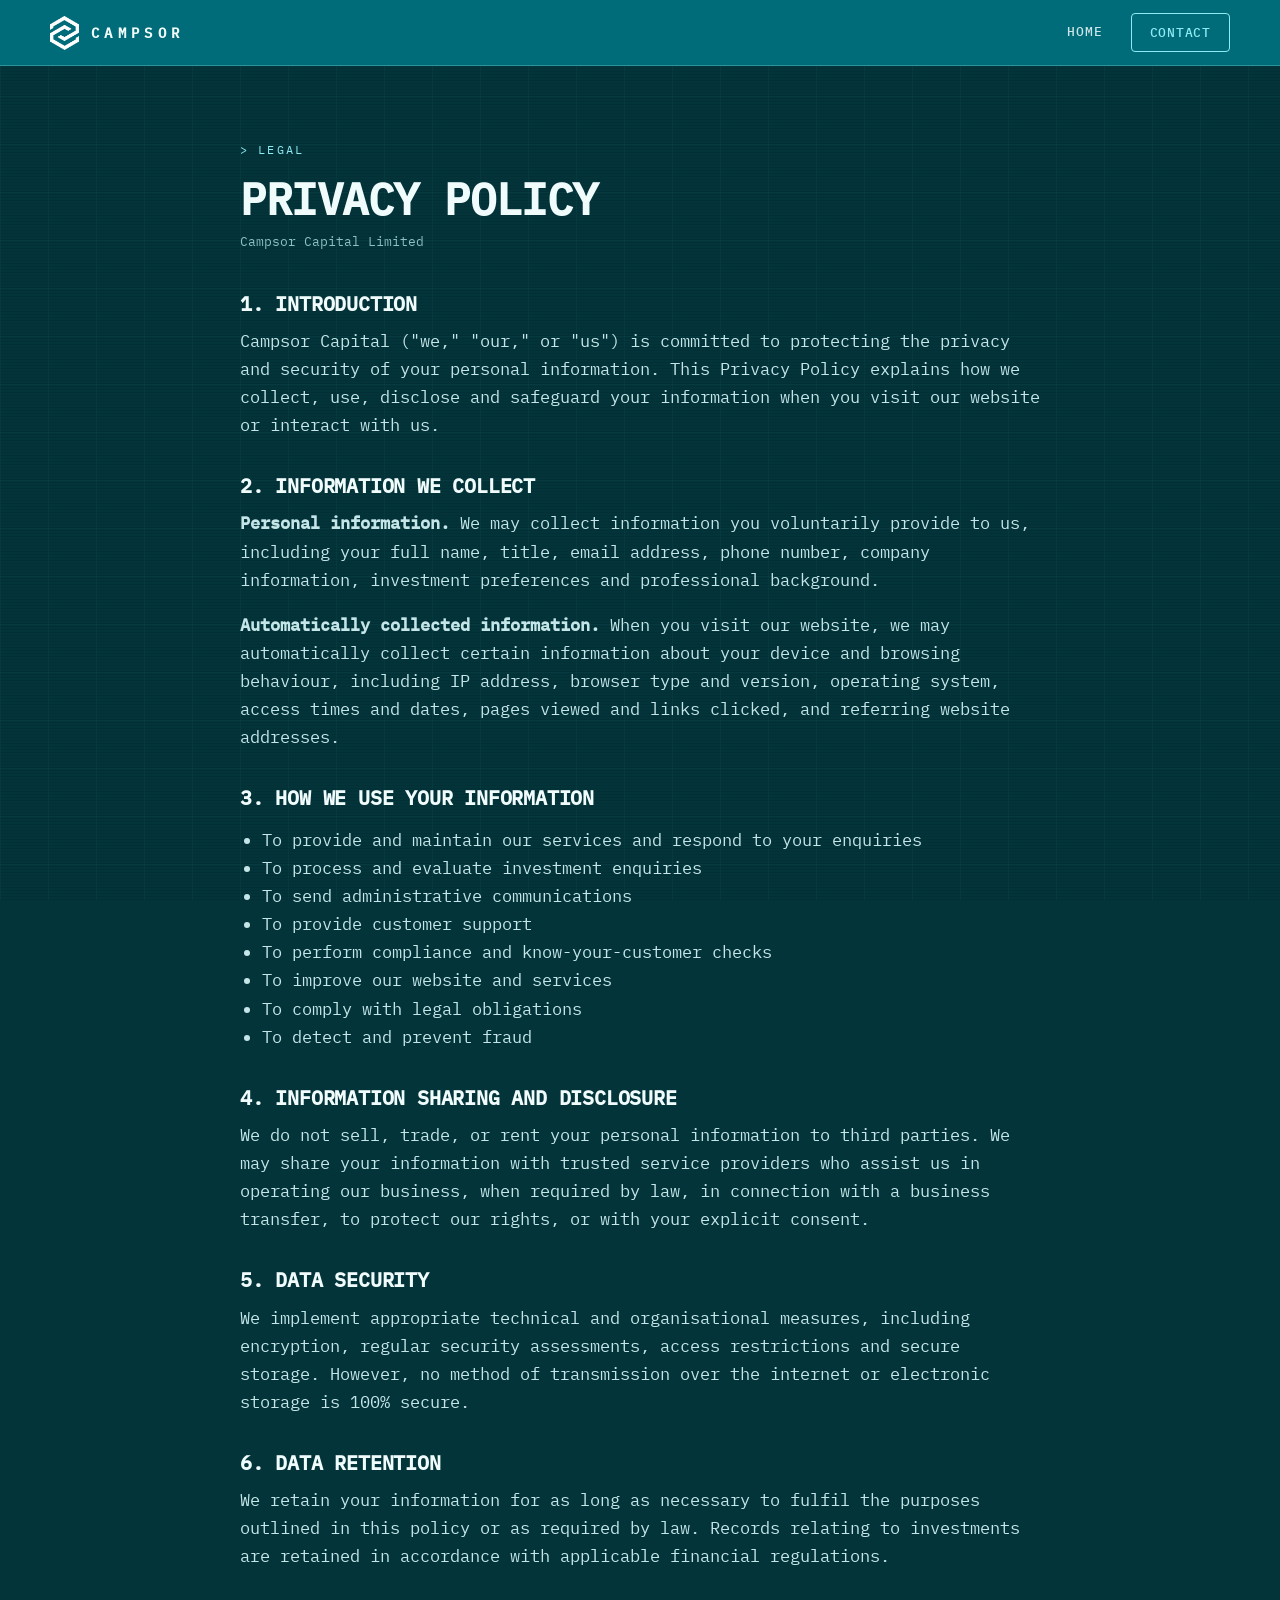
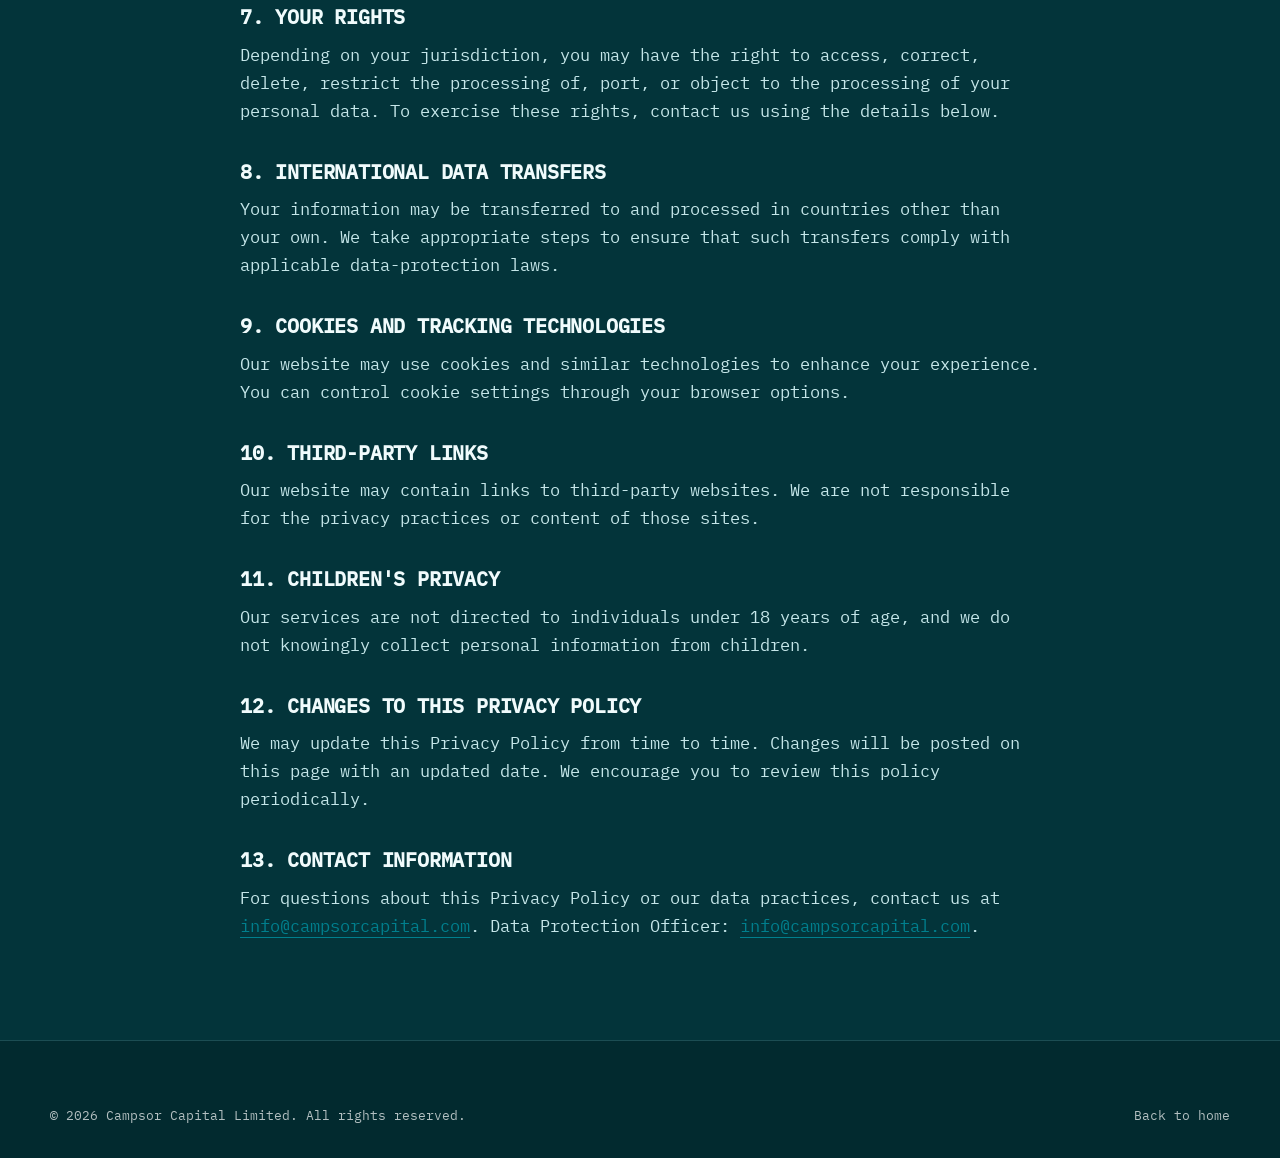
==== privacy.html @ dc9a3aca "Initial release Co-Authored-By: Claude Fable 5.1 <noreply@anthropic.com>" ====
<!DOCTYPE html>
<html lang="en" data-theme="tech">
<head>
  <meta charset="utf-8">
  <meta name="viewport" content="width=device-width, initial-scale=1">
  <title>Privacy Policy | Campsor Capital</title>
  <meta name="robots" content="noindex">
  <link rel="icon" type="image/png" href="assets/favicon.png">
  <link rel="stylesheet" href="css/style.css?v=__BUILD__">
  <link rel="stylesheet" href="css/theme.css?v=__BUILD__">
  <style>
    .legal { padding: 140px 0 100px; }
    .legal .container { max-width: 800px; }
    .legal h1 { font-size: clamp(32px, 4vw, 44px); margin-bottom: 8px; }
    .legal .updated { color: var(--ink-3); font-family: var(--font-mono); font-size: 13px; margin-bottom: 40px; }
    .legal h2 { font-size: 20px; margin: 36px 0 12px; }
    .legal p, .legal li { color: var(--ink-2); }
    .legal ul { padding-left: 22px; }
    .legal a { color: var(--teal-600); border-bottom: 1px solid currentColor; }
  </style>
</head>
<body>

<header class="nav is-scrolled">
  <div class="container nav__inner">
    <a href="index.html" class="brand" aria-label="Campsor Capital home">
      <img src="assets/mark-white.png" alt="" class="brand__mark">
      <span class="brand__word">CAMPSOR</span>
    </a>
    <nav class="nav__links" style="transform:none;position:static;padding:0;background:none;box-shadow:none;flex-direction:row">
      <a href="index.html">Home</a>
      <a href="index.html#contact" class="nav__cta">Contact</a>
    </nav>
  </div>
</header>

<main class="legal section--light" style="position:relative;z-index:1">
  <div class="container">
    <p class="eyebrow">Legal</p>
    <h1>Privacy Policy</h1>
    <p class="updated">Campsor Capital Limited</p>

    <h2>1. Introduction</h2>
    <p>Campsor Capital ("we," "our," or "us") is committed to protecting the privacy and security of your personal information. This Privacy Policy explains how we collect, use, disclose and safeguard your information when you visit our website or interact with us.</p>

    <h2>2. Information we collect</h2>
    <p><strong>Personal information.</strong> We may collect information you voluntarily provide to us, including your full name, title, email address, phone number, company information, investment preferences and professional background.</p>
    <p><strong>Automatically collected information.</strong> When you visit our website, we may automatically collect certain information about your device and browsing behaviour, including IP address, browser type and version, operating system, access times and dates, pages viewed and links clicked, and referring website addresses.</p>

    <h2>3. How we use your information</h2>
    <ul>
      <li>To provide and maintain our services and respond to your enquiries</li>
      <li>To process and evaluate investment enquiries</li>
      <li>To send administrative communications</li>
      <li>To provide customer support</li>
      <li>To perform compliance and know-your-customer checks</li>
      <li>To improve our website and services</li>
      <li>To comply with legal obligations</li>
      <li>To detect and prevent fraud</li>
    </ul>

    <h2>4. Information sharing and disclosure</h2>
    <p>We do not sell, trade, or rent your personal information to third parties. We may share your information with trusted service providers who assist us in operating our business, when required by law, in connection with a business transfer, to protect our rights, or with your explicit consent.</p>

    <h2>5. Data security</h2>
    <p>We implement appropriate technical and organisational measures, including encryption, regular security assessments, access restrictions and secure storage. However, no method of transmission over the internet or electronic storage is 100% secure.</p>

    <h2>6. Data retention</h2>
    <p>We retain your information for as long as necessary to fulfil the purposes outlined in this policy or as required by law. Records relating to investments are retained in accordance with applicable financial regulations.</p>

    <h2>7. Your rights</h2>
    <p>Depending on your jurisdiction, you may have the right to access, correct, delete, restrict the processing of, port, or object to the processing of your personal data. To exercise these rights, contact us using the details below.</p>

    <h2>8. International data transfers</h2>
    <p>Your information may be transferred to and processed in countries other than your own. We take appropriate steps to ensure that such transfers comply with applicable data-protection laws.</p>

    <h2>9. Cookies and tracking technologies</h2>
    <p>Our website may use cookies and similar technologies to enhance your experience. You can control cookie settings through your browser options.</p>

    <h2>10. Third-party links</h2>
    <p>Our website may contain links to third-party websites. We are not responsible for the privacy practices or content of those sites.</p>

    <h2>11. Children's privacy</h2>
    <p>Our services are not directed to individuals under 18 years of age, and we do not knowingly collect personal information from children.</p>

    <h2>12. Changes to this privacy policy</h2>
    <p>We may update this Privacy Policy from time to time. Changes will be posted on this page with an updated date. We encourage you to review this policy periodically.</p>

    <h2>13. Contact information</h2>
    <p>For questions about this Privacy Policy or our data practices, contact us at <a href="mailto:info@campsorcapital.com">info@campsorcapital.com</a>. Data Protection Officer: <a href="mailto:info@campsorcapital.com">info@campsorcapital.com</a>.</p>
  </div>
</main>

<footer class="footer">
  <div class="container">
    <div class="footer__bottom" style="border-top:0;padding-top:0">
      <span>© <script>document.write(new Date().getFullYear())</script> Campsor Capital Limited. All rights reserved.</span>
      <a href="index.html">Back to home</a>
    </div>
  </div>
</footer>
</body>
</html>
---- css/style.css ----
/* Self-hosted fonts (Inter, IBM Plex Mono) - no third-party requests */
@font-face { font-family: "Inter"; font-style: normal; font-weight: 300 700; font-display: swap; src: url("../assets/fonts/inter-latin.woff2") format("woff2"); unicode-range: U+0000-00FF, U+0131, U+0152-0153, U+02BB-02BC, U+02C6, U+02DA, U+02DC, U+0304, U+0308, U+0329, U+2000-206F, U+20AC, U+2122, U+2191, U+2193, U+2212, U+2215, U+FEFF, U+FFFD; }
@font-face { font-family: "IBM Plex Mono"; font-style: normal; font-weight: 400; font-display: swap; src: url("../assets/fonts/ibm-plex-mono-latin-400.woff2") format("woff2"); }
@font-face { font-family: "IBM Plex Mono"; font-style: normal; font-weight: 500; font-display: swap; src: url("../assets/fonts/ibm-plex-mono-latin-500.woff2") format("woff2"); }

/* ==========================================================================
   Campsor Capital — design tokens
   ========================================================================== */
:root {
  --teal: #0097A7;
  --teal-600: #007F8D;
  --teal-300: #4FC3D1;
  --teal-100: #CFEDF1;
  --navy: #06273A;
  --navy-800: #0B3448;
  --navy-700: #123F55;
  --ink: #0F2230;
  --ink-2: #3D5563;
  --ink-3: #6B8290;
  --paper: #FFFEF8;
  --paper-2: #F4F6F5;
  --line: rgba(6, 39, 58, 0.12);
  --line-on-dark: rgba(255, 255, 255, 0.14);
  --white: #FFFFFF;

  --font-sans: "Inter", "Roboto", system-ui, -apple-system, "Segoe UI", sans-serif;
  --font-mono: "IBM Plex Mono", "SFMono-Regular", Menlo, Consolas, monospace;

  --container: 1180px;
  --radius: 12px;
  --shadow: 0 20px 50px -30px rgba(6, 39, 58, 0.45);
  --ease: cubic-bezier(.2, .7, .2, 1);
}

*, *::before, *::after { box-sizing: border-box; }
html { scroll-behavior: smooth; -webkit-text-size-adjust: 100%; }
body {
  margin: 0;
  font-family: var(--font-sans);
  font-size: 17px;
  line-height: 1.65;
  color: var(--ink);
  background: var(--paper);
  -webkit-font-smoothing: antialiased;
}
img { max-width: 100%; display: block; }
a { color: inherit; text-decoration: none; }
h1, h2, h3 { margin: 0; line-height: 1.12; letter-spacing: -0.02em; font-weight: 600; }
h2 { font-size: clamp(30px, 3.6vw, 44px); }
h3 { font-size: 21px; }
p { margin: 0 0 1em; }
p:last-child { margin-bottom: 0; }
sup { font-size: .5em; vertical-align: super; }

.container { width: min(var(--container), calc(100% - 48px)); margin: 0 auto; }

.eyebrow {
  font-family: var(--font-mono);
  font-size: 12px;
  letter-spacing: .18em;
  text-transform: uppercase;
  color: var(--teal);
  margin: 0 0 14px;
}
.eyebrow--center { text-align: center; }
.section--teal .eyebrow, .section--navy .eyebrow { color: var(--teal-300); }
.section--teal .eyebrow { color: rgba(255,255,255,.75); }
.lead { font-size: 19px; line-height: 1.6; }

/* ==========================================================================
   Nav
   ========================================================================== */
.nav {
  position: fixed; inset: 0 0 auto 0; z-index: 50;
  height: 76px;
  background: rgba(6, 39, 58, 0.55);
  backdrop-filter: blur(14px) saturate(140%);
  -webkit-backdrop-filter: blur(14px) saturate(140%);
  border-bottom: 1px solid rgba(255,255,255,.08);
  transition: background .3s var(--ease), height .3s var(--ease);
}
.nav.is-scrolled { background: rgba(6, 39, 58, 0.92); height: 66px; }
.nav__inner { display: flex; align-items: center; height: 100%; gap: 32px; }
.brand { display: flex; align-items: center; gap: 12px; color: var(--white); }
.brand__mark { height: 34px; width: auto; }
.brand__word { font-weight: 600; letter-spacing: .32em; font-size: 14px; padding-top: 2px; }
.nav__links { display: flex; gap: 6px; margin-left: auto; }
.nav__links a {
  color: rgba(255,255,255,.82); font-weight: 500; font-size: 15px;
  padding: 8px 14px; border-radius: 8px; position: relative;
  transition: color .2s;
}
.nav__links a::after {
  content: ""; position: absolute; left: 14px; right: 14px; bottom: 4px; height: 1px;
  background: var(--teal-300); transform: scaleX(0); transform-origin: left;
  transition: transform .3s var(--ease);
}
.nav__links a:hover, .nav__links a.is-active { color: var(--white); }
.nav__links a:hover::after, .nav__links a.is-active::after { transform: scaleX(1); }
.nav__links a.nav__cta {
  margin-left: 8px; color: var(--white); background: var(--teal);
  border-radius: 999px; padding: 8px 18px;
}
.nav__links a.nav__cta::after { display: none; }
.nav__links a.nav__cta:hover { background: var(--teal-600); }
.nav__social { display: flex; gap: 6px; }
.nav__social a, .footer__social a {
  width: 36px; height: 36px; display: grid; place-items: center; border-radius: 50%;
  color: rgba(255,255,255,.8); transition: background .2s, color .2s;
}
.nav__social a:hover, .footer__social a:hover { background: rgba(255,255,255,.12); color: var(--white); }
.nav__burger { display: none; background: none; border: 0; width: 40px; height: 40px; padding: 8px; cursor: pointer; margin-left: auto; }
.nav__burger span { display: block; height: 2px; background: #fff; margin: 5px 0; transition: transform .3s, opacity .3s; }

/* ==========================================================================
   Hero
   ========================================================================== */
.hero {
  position: relative; min-height: min(100vh, 920px); min-height: min(100svh, 920px);
  display: flex; align-items: center; color: var(--white); overflow: hidden;
  background: var(--navy);
}
.hero__bg { position: absolute; inset: 0; }
.hero__photo { width: 100%; height: 100%; object-fit: cover; opacity: .55; filter: saturate(.6) contrast(1.05); transform: scale(1.04); }
.hero__tint {
  position: absolute; inset: 0;
  background:
    linear-gradient(180deg, rgba(6,39,58,.55) 0%, rgba(6,39,58,.75) 60%, rgba(6,39,58,1) 100%),
    linear-gradient(90deg, rgba(0,151,167,.35), rgba(6,39,58,.1) 60%);
}
.hero__grid {
  position: absolute; inset: 0; opacity: .35;
  background-image:
    linear-gradient(rgba(255,255,255,.07) 1px, transparent 1px),
    linear-gradient(90deg, rgba(255,255,255,.07) 1px, transparent 1px);
  background-size: 72px 72px;
  mask-image: radial-gradient(ellipse at 50% 40%, #000 30%, transparent 75%);
  -webkit-mask-image: radial-gradient(ellipse at 50% 40%, #000 30%, transparent 75%);
}
.hero__canvas { position: absolute; inset: 0; width: 100%; height: 100%; opacity: .9; }
.hero__content { position: relative; padding: 140px 0 120px; max-width: 820px; }
.hero .eyebrow { color: var(--teal-300); }
.hero h1 {
  font-size: clamp(44px, 7.2vw, 88px); font-weight: 700; letter-spacing: .02em;
  line-height: 1; margin-bottom: 22px;
}
.hero__lead { font-size: clamp(17px, 1.6vw, 21px); color: rgba(255,255,255,.82); max-width: 620px; margin-bottom: 34px; }
.hero__actions { display: flex; gap: 14px; flex-wrap: wrap; margin-bottom: 56px; }
.hero__ticks {
  display: flex; align-items: center; gap: 14px; flex-wrap: wrap;
  font-family: var(--font-mono); font-size: 12px; letter-spacing: .12em; text-transform: uppercase;
  color: rgba(255,255,255,.6);
}
.hero__ticks i { width: 4px; height: 4px; border-radius: 50%; background: var(--teal-300); }
.hero__scroll {
  position: absolute; left: 50%; bottom: 28px; transform: translateX(-50%);
  width: 26px; height: 42px; border: 1.5px solid rgba(255,255,255,.4); border-radius: 14px;
}
.hero__scroll span {
  position: absolute; left: 50%; top: 8px; width: 3px; height: 8px; margin-left: -1.5px;
  border-radius: 2px; background: var(--teal-300); animation: scrollDot 1.8s infinite var(--ease);
}
@keyframes scrollDot { 0% { transform: translateY(0); opacity: 1 } 70% { transform: translateY(16px); opacity: 0 } 100% { opacity: 0 } }

/* Buttons */
.btn {
  display: inline-flex; align-items: center; justify-content: center; gap: 8px;
  padding: 13px 26px; border-radius: 999px; font-weight: 600; font-size: 15px;
  border: 1.5px solid transparent; cursor: pointer; transition: transform .2s var(--ease), background .2s, border-color .2s, color .2s;
  font-family: inherit;
}
.btn:hover { transform: translateY(-1px); }
.btn--primary { background: var(--teal); color: #fff; }
.btn--primary:hover { background: var(--teal-600); }
.btn--ghost { border-color: rgba(255,255,255,.45); color: #fff; }
.btn--ghost:hover { border-color: #fff; background: rgba(255,255,255,.08); }
.btn--light { background: var(--paper); color: var(--navy); }
.btn--light:hover { background: #fff; }

/* ==========================================================================
   Sections
   ========================================================================== */
.section { padding: 110px 0; position: relative; }
.section--tight { padding: 64px 0; }
.section--light { background: var(--paper); color: var(--ink); }
.section--teal { background: var(--teal); color: #fff; }
.section--navy { background: var(--navy); color: #fff; }
.section--navy::before {
  content: ""; position: absolute; inset: 0; pointer-events: none; opacity: .5;
  background-image:
    linear-gradient(rgba(255,255,255,.05) 1px, transparent 1px),
    linear-gradient(90deg, rgba(255,255,255,.05) 1px, transparent 1px);
  background-size: 72px 72px;
  mask-image: radial-gradient(ellipse at 80% 20%, #000 20%, transparent 70%);
  -webkit-mask-image: radial-gradient(ellipse at 80% 20%, #000 20%, transparent 70%);
}
.section__head { max-width: 760px; margin-bottom: 56px; }
.section__lead { margin-top: 22px; color: var(--ink-2); }
.section--teal .section__lead, .section--navy .section__lead { color: rgba(255,255,255,.8); }

/* About */
.about { display: grid; grid-template-columns: 1.4fr 1fr; gap: 64px; align-items: start; }
.about__text p { color: var(--ink-2); }
.about__text .lead { color: var(--ink); }
.facts {
  list-style: none; margin: 0; padding: 0;
  border: 1px solid var(--line); border-radius: var(--radius); background: #fff; box-shadow: var(--shadow);
  overflow: hidden;
}
.facts li {
  display: flex; justify-content: space-between; gap: 16px; padding: 16px 22px;
  border-top: 1px solid var(--line); font-size: 15px;
}
.facts li:first-child { border-top: 0; }
.facts__k { font-family: var(--font-mono); font-size: 12px; letter-spacing: .12em; text-transform: uppercase; color: var(--teal); padding-top: 3px; white-space: nowrap; }
.facts__v { text-align: right; font-weight: 500; color: var(--ink); }

/* Fund pillars */
.pillars { display: grid; grid-template-columns: 1fr 1fr; gap: 28px; }
.pillar {
  background: rgba(255,255,255,.08); border: 1px solid rgba(255,255,255,.18);
  border-radius: var(--radius); padding: 36px 34px;
  backdrop-filter: blur(6px);
  transition: transform .3s var(--ease), background .3s;
}
.pillar:hover { transform: translateY(-4px); background: rgba(255,255,255,.12); }
.pillar__num { font-family: var(--font-mono); color: rgba(255,255,255,.6); font-size: 13px; letter-spacing: .2em; margin-bottom: 18px; }
.pillar h3 { margin-bottom: 14px; color: #fff; }
.pillar p { color: rgba(255,255,255,.88); }

/* Hedge cards */
.cards { display: grid; grid-template-columns: repeat(3, 1fr); gap: 24px; }
.card {
  position: relative; padding: 36px 30px; border-radius: var(--radius);
  background: linear-gradient(180deg, rgba(255,255,255,.06), rgba(255,255,255,.02));
  border: 1px solid var(--line-on-dark);
  transition: transform .3s var(--ease), border-color .3s;
}
.card::before {
  content: ""; position: absolute; left: 30px; right: 30px; top: 0; height: 2px;
  background: linear-gradient(90deg, var(--teal), transparent); opacity: .9;
}
.card:hover { transform: translateY(-4px); border-color: rgba(79,195,209,.5); }
.card__icon {
  width: 64px; height: 64px; border-radius: 14px; display: grid; place-items: center;
  color: var(--teal-300); background: rgba(0,151,167,.14); border: 1px solid rgba(79,195,209,.3);
  margin-bottom: 22px;
}
.card h3 { margin-bottom: 12px; color: #fff; }
.card p { color: rgba(255,255,255,.75); font-size: 16px; }

/* Performance */
.perf { background: #fff; border: 1px solid var(--line); border-radius: 16px; box-shadow: var(--shadow); overflow: hidden; }
.perf__chart-wrap { padding: 28px 28px 8px; }
.perf__chart-head { display: flex; justify-content: space-between; align-items: baseline; gap: 16px; flex-wrap: wrap; margin-bottom: 10px; }
.perf__chart-title { font-weight: 600; color: var(--ink); }
.perf__chart-sub { font-size: 13px; color: var(--ink-3); font-family: var(--font-mono); letter-spacing: .02em; }
.chart { position: relative; height: 300px; width: 100%; }
.chart svg { width: 100%; height: 100%; display: block; overflow: visible; }
.chart .grid line { stroke: var(--line); stroke-width: 1; }
.chart .axis text { fill: var(--ink-3); font-family: var(--font-mono); font-size: 11px; }
.chart .series { fill: none; stroke: var(--teal); stroke-width: 2; stroke-linejoin: round; stroke-linecap: round; }
.chart .area { fill: url(#perfGrad); }
.chart .crosshair { stroke: var(--navy); stroke-width: 1; stroke-dasharray: 3 3; opacity: 0; }
.chart .dot { fill: var(--teal); stroke: #fff; stroke-width: 2; r: 5; opacity: 0; }
.chart .endlabel { font-family: var(--font-mono); font-size: 12px; font-weight: 500; fill: var(--ink); }
.chart .enddot { fill: var(--teal); stroke: #fff; stroke-width: 2; }
.chart .yeartick { fill: var(--ink-3); font-family: var(--font-mono); font-size: 11px; }
.chart__tip {
  position: absolute; pointer-events: none; opacity: 0; transform: translate(-50%, -100%);
  background: var(--navy); color: #fff; padding: 8px 12px; border-radius: 8px;
  font-size: 13px; line-height: 1.4; white-space: nowrap; box-shadow: 0 10px 30px -10px rgba(6,39,58,.6);
  transition: opacity .12s;
}
.chart__tip b { font-family: var(--font-mono); font-weight: 500; }
.chart__tip small { color: rgba(255,255,255,.65); display: block; font-size: 11px; }

.table-wrap { overflow-x: auto; border-top: 1px solid var(--line); -webkit-overflow-scrolling: touch; }
.perf-table { width: 100%; border-collapse: collapse; font-family: var(--font-mono); font-size: 13.5px; min-width: 860px; }
.perf-table th, .perf-table td { padding: 12px 10px; text-align: right; white-space: nowrap; }
.perf-table thead th {
  background: var(--navy); color: rgba(255,255,255,.85); font-weight: 500; font-size: 11px; letter-spacing: .12em; text-transform: uppercase;
  position: sticky; top: 0;
}
.perf-table tbody th { text-align: left; font-weight: 600; color: var(--navy); background: var(--paper-2); }
.perf-table tbody tr { border-top: 1px solid var(--line); }
.perf-table tbody tr:hover td { background: rgba(0,151,167,.06); }
.perf-table td.neg { color: #B4432A; }
.perf-table td.pos-strong { color: var(--teal-600); font-weight: 500; }
.perf-table .perf-table__annual { font-weight: 600; color: var(--navy); background: rgba(0,151,167,.08); border-left: 1px solid var(--line); }
.perf-table thead .perf-table__annual { color: #fff; background: var(--teal-600); }
.footnote { padding: 22px 28px 28px; font-size: 12.5px; line-height: 1.6; color: var(--ink-3); border-top: 1px solid var(--line); background: var(--paper-2); }

/* Partners */
.partners { display: grid; grid-template-columns: repeat(4, 1fr); gap: 28px; align-items: center; margin-top: 28px; }
.partner {
  display: grid; place-items: center; height: 96px; padding: 18px 26px; border-radius: 10px;
  background: rgba(255,255,255,.06); border: 1px solid rgba(255,255,255,.14);
  transition: background .2s, transform .2s var(--ease);
}
.partner:hover { background: rgba(255,255,255,.12); transform: translateY(-2px); }
.partner img { max-height: 52px; width: auto; object-fit: contain; }
.partner--text { color: #fff; font-weight: 700; font-size: 26px; letter-spacing: -.01em; font-family: "Inter", Arial, sans-serif; }

/* Team */
.team { display: grid; grid-template-columns: repeat(2, 1fr); gap: 24px; }
.member {
  background: #fff; border: 1px solid var(--line); border-radius: var(--radius); padding: 30px 30px 28px;
  transition: transform .3s var(--ease), box-shadow .3s;
}
.member:hover { transform: translateY(-3px); box-shadow: var(--shadow); }
.member__head { display: flex; align-items: center; gap: 16px; margin-bottom: 16px; }
.member__avatar {
  flex: 0 0 56px; width: 56px; height: 56px; border-radius: 14px; display: grid; place-items: center;
  background: linear-gradient(135deg, var(--navy), var(--teal)); color: #fff;
  font-family: var(--font-mono); font-weight: 500; letter-spacing: .05em;
}
.member h3 { font-size: 19px; }
.member h3 a { border-bottom: 1px solid transparent; transition: border-color .2s, color .2s; }
.member h3 a:hover { color: var(--teal-600); border-color: var(--teal-600); }
.member__role { margin: 4px 0 0; font-size: 13px; color: var(--teal-600); font-family: var(--font-mono); letter-spacing: .04em; }
.member > p { color: var(--ink-2); font-size: 15.5px; }

/* Contact */
.contact { display: grid; grid-template-columns: 1fr 1.25fr; gap: 64px; align-items: start; }
.contact__text h2 { margin-bottom: 20px; }
.contact__text p { color: rgba(255,255,255,.88); }
.contact__mail { margin-top: 28px; font-size: 15px; }
.contact__mail a { border-bottom: 1px solid rgba(255,255,255,.5); font-weight: 500; }
.contact__mail a:hover { border-color: #fff; }
.form { background: rgba(6,39,58,.18); border: 1px solid rgba(255,255,255,.22); border-radius: 16px; padding: 30px; }
.form__row { display: grid; grid-template-columns: 1fr 1fr; gap: 16px; }
.field { display: block; margin-bottom: 16px; }
.field span { display: block; font-size: 12px; letter-spacing: .1em; text-transform: uppercase; font-family: var(--font-mono); color: rgba(255,255,255,.75); margin-bottom: 7px; }
.field input, .field textarea {
  width: 100%; padding: 12px 14px; border-radius: 8px; font: inherit; font-size: 15px; color: var(--ink);
  background: var(--paper); border: 1.5px solid transparent; outline: none; transition: border-color .2s, box-shadow .2s;
}
.field input:focus, .field textarea:focus { border-color: var(--navy); box-shadow: 0 0 0 3px rgba(6,39,58,.25); }
.field textarea { resize: vertical; min-height: 120px; }
.hp { position: absolute; left: -9999px; width: 1px; height: 1px; opacity: 0; }
.check { display: flex; gap: 10px; align-items: flex-start; font-size: 14px; color: rgba(255,255,255,.85); margin: 4px 0 22px; }
.check input { margin-top: 4px; accent-color: var(--navy); }
.form .btn { width: 100%; }
.form__status { margin: 14px 0 0; font-size: 14px; min-height: 1.4em; color: #fff; }
.form__status.is-error { color: #FFD9CF; }

/* Footer */
.footer { background: var(--navy); color: rgba(255,255,255,.75); padding: 64px 0 32px; }
.footer__top { display: flex; align-items: center; gap: 32px; flex-wrap: wrap; padding-bottom: 32px; border-bottom: 1px solid var(--line-on-dark); }
.brand--footer .brand__mark { height: 30px; }
.footer__links { display: flex; gap: 22px; flex-wrap: wrap; margin-left: auto; font-size: 14px; }
.footer__links a:hover, .footer__bottom a:hover { color: #fff; }
.footer__social { display: flex; gap: 4px; }
.footer__legal { padding: 28px 0; font-size: 13px; line-height: 1.65; max-width: 980px; color: rgba(255,255,255,.6); }
.footer__legal p { margin-bottom: 10px; }
.footer__bottom { display: flex; justify-content: space-between; gap: 16px; flex-wrap: wrap; padding-top: 20px; border-top: 1px solid var(--line-on-dark); font-size: 13px; }

/* Back to top */
.to-top {
  position: fixed; left: 18px; bottom: 18px; z-index: 45;
  width: 44px; height: 44px; border-radius: 50%; display: grid; place-items: center;
  background: var(--teal); color: #fff; box-shadow: 0 12px 30px -12px rgba(6,39,58,.6);
  opacity: 0; transform: translateY(12px); pointer-events: none;
  transition: opacity .3s var(--ease), transform .3s var(--ease), background .2s;
}
.to-top.is-visible { opacity: 1; transform: none; pointer-events: auto; }
.to-top:hover { background: var(--teal-600); }
@media (max-width: 560px) { .to-top { left: 12px; bottom: 12px; width: 40px; height: 40px; } }

/* Reveal on scroll */
.reveal { opacity: 0; transform: translateY(18px); transition: opacity .7s var(--ease), transform .7s var(--ease); }
.reveal.is-visible { opacity: 1; transform: none; }
@media (prefers-reduced-motion: reduce) {
  .reveal { opacity: 1; transform: none; transition: none; }
  html { scroll-behavior: auto; }
  .hero__scroll span { animation: none; }
}

/* ==========================================================================
   Responsive
   ========================================================================== */
@media (max-width: 1024px) {
  .cards { grid-template-columns: 1fr; }
  .partners { grid-template-columns: repeat(2, 1fr); }
}
@media (max-width: 880px) {
  /* backdrop-filter would make .nav the containing block of the fixed drawer: disable it on mobile */
  .nav { backdrop-filter: none; -webkit-backdrop-filter: none; background: rgba(6, 39, 58, 0.94); }
  body.menu-open { overflow: hidden; }
  .nav__links {
    position: fixed; top: 0; right: 0; bottom: 0; width: min(320px, 85vw); z-index: 55; overflow-y: auto;
    flex-direction: column; gap: 4px; padding: 96px 22px 32px;
    background: var(--navy); transform: translateX(100%); transition: transform .35s var(--ease);
    box-shadow: -20px 0 60px rgba(0,0,0,.35);
  }
  .nav__links.is-open { transform: none; }
  .nav__links a { font-size: 18px; padding: 12px 14px; }
  .nav__links a.nav__cta { margin: 12px 0 0; text-align: center; }
  .nav__social { display: none; }
  .nav__burger { display: block; position: relative; z-index: 60; }
  .nav__burger.is-open span:nth-child(1) { transform: translateY(7px) rotate(45deg); }
  .nav__burger.is-open span:nth-child(2) { opacity: 0; }
  .nav__burger.is-open span:nth-child(3) { transform: translateY(-7px) rotate(-45deg); }
  .brand__word { display: none; }

  .section { padding: 80px 0; }
  .about, .pillars, .team, .contact { grid-template-columns: 1fr; gap: 32px; }
  .hero__content { padding: 130px 0 110px; }
}
@media (max-width: 560px) {
  body { font-size: 16px; }
  .container { width: calc(100% - 36px); }
  .form__row { grid-template-columns: 1fr; gap: 0; }
  .form { padding: 22px; }
  .partners { grid-template-columns: 1fr 1fr; gap: 14px; }
  .partner { height: 80px; padding: 14px; }
  .partner--text { font-size: 20px; }
  .facts li { flex-direction: column; gap: 4px; }
  .facts__v { text-align: left; }
  .chart { height: 220px; }
  .perf__chart-wrap { padding: 20px 16px 4px; }
  .footnote { padding: 18px 16px 22px; }
  .hero__actions .btn { flex: 1 1 100%; }
}

.perf-table .ytd { display: inline-block; margin-left: 6px; font-size: 9px; letter-spacing: .1em; color: var(--teal-600); vertical-align: middle; }
---- css/theme.css ----
/* Team avatar with optional photo (falls back to initials) */
.member__avatar { position: relative; overflow: hidden; }
.member__avatar img { position: absolute; inset: 0; width: 100%; height: 100%; object-fit: cover; z-index: 1; }

/* ==========================================================================
   Campsor Capital - Terminal theme (teal colourway)
   Applied via <html data-theme="tech">. Colours live in the variables below.
   ========================================================================== */
[data-theme^="tech"] {
  --radius: 4px;
  --font-sans: "IBM Plex Mono", "SFMono-Regular", Menlo, Consolas, monospace;
  --paper: #03343A;
  --paper-2: #054149;
  --ink: #F0FBFC;
  --ink-2: #C5E6E9;
  --ink-3: #8DBFC4;
  --acc: #8FEBF3;
  --acc-rgb: 143,235,243;
  --acc-ink: #03343A;            /* text on accent */
  --panel: rgba(2,44,50,.85);
  --panel-2: #02535C;
  --line: rgba(var(--acc-rgb),.18);
  --line-on-dark: rgba(var(--acc-rgb),.22);
  --neg: #FFB09B;
  --nav-bg: rgba(0,127,141,.85);
  --nav-bg-solid: rgba(0,110,123,.97);
  --nav-ink: #F0FBFC;
  --footer-bg: #022A2F;
  --grid-rgb: 143,235,243;
  --scan: rgba(0,0,0,.18);
  --photo-opacity: .18;
  --shadow: 0 0 0 1px rgba(var(--acc-rgb),.08), 0 24px 60px -30px rgba(var(--acc-rgb),.35);
}

[data-theme^="tech"] body { background: var(--paper); color: var(--ink); }
[data-theme^="tech"] body::before {
  content: ""; position: fixed; inset: 0; z-index: 0; pointer-events: none; opacity: .5;
  background-image:
    linear-gradient(rgba(var(--grid-rgb),.07) 1px, transparent 1px),
    linear-gradient(90deg, rgba(var(--grid-rgb),.07) 1px, transparent 1px);
  background-size: 48px 48px;
}
[data-theme^="tech"] body::after {
  content: ""; position: fixed; inset: 0; z-index: 0; pointer-events: none; opacity: .35;
  background: repeating-linear-gradient(180deg, transparent 0 2px, var(--scan) 2px 3px);
}
[data-theme^="tech"] .section, [data-theme^="tech"] .hero, [data-theme^="tech"] .footer { position: relative; z-index: 1; }
[data-theme^="tech"] h1, [data-theme^="tech"] h2, [data-theme^="tech"] h3 { letter-spacing: -.01em; text-transform: uppercase; }
[data-theme^="tech"] h2 { font-size: clamp(26px, 3vw, 38px); }
[data-theme^="tech"] h3 { font-size: 17px; letter-spacing: .04em; }
[data-theme^="tech"] .eyebrow::before { content: "> "; }
[data-theme^="tech"] .eyebrow, [data-theme^="tech"] .section--teal .eyebrow, [data-theme^="tech"] .section--navy .eyebrow,
[data-theme^="tech"] .hero .eyebrow { color: var(--acc); }
[data-theme^="tech"] .lead { font-size: 17px; }

/* nav */
[data-theme^="tech"] .nav { background: var(--nav-bg); border-bottom: 1px solid rgba(var(--acc-rgb),.3); }
[data-theme^="tech"] .nav.is-scrolled { background: var(--nav-bg-solid); }
[data-theme^="tech"] .brand { color: var(--nav-ink); }
[data-theme^="tech"] .nav__links a { font-size: 13px; letter-spacing: .06em; text-transform: uppercase; color: var(--nav-ink); opacity: .85; }
[data-theme^="tech"] .nav__links a:hover, [data-theme^="tech"] .nav__links a.is-active { opacity: 1; color: var(--nav-ink); }
[data-theme^="tech"] .nav__links a::after { background: var(--acc); bottom: 2px; }
[data-theme^="tech"] .nav__links a.nav__cta { border-radius: 4px; background: transparent; border: 1px solid var(--acc); color: var(--acc); opacity: 1; }
[data-theme^="tech"] .nav__links a.nav__cta:hover { background: var(--acc); color: var(--acc-ink); }
[data-theme^="tech"] .nav__social a { color: var(--nav-ink); opacity: .8; }
[data-theme^="tech"] .nav__social a:hover { opacity: 1; background: rgba(var(--acc-rgb),.15); }
[data-theme^="tech"] .nav__burger span { background: var(--nav-ink); }
[data-theme^="tech"] .brand__word { letter-spacing: .38em; }
@media (max-width: 880px) {
  [data-theme^="tech"] .nav { background: var(--nav-bg-solid); }
  [data-theme^="tech"] .nav__links { background: var(--paper-2); border-left: 1px solid var(--line); }
}

/* hero */
[data-theme^="tech"] .hero { background: var(--paper); color: var(--ink); }
[data-theme^="tech"] .hero__photo { opacity: var(--photo-opacity); filter: grayscale(1) contrast(1.3); }
[data-theme^="tech"] .hero__tint {
  background:
    radial-gradient(ellipse at 20% 40%, rgba(var(--acc-rgb),.28), transparent 55%),
    linear-gradient(180deg, transparent, var(--paper) 100%);
}
[data-theme^="tech"] .hero__grid {
  opacity: .55; background-size: 48px 48px; mask-image: none; -webkit-mask-image: none;
  background-image:
    linear-gradient(rgba(var(--grid-rgb),.09) 1px, transparent 1px),
    linear-gradient(90deg, rgba(var(--grid-rgb),.09) 1px, transparent 1px);
}
[data-theme^="tech"] .hero__canvas { opacity: 1; }
[data-theme^="tech"] .hero__content { padding: 150px 0 120px; }
[data-theme^="tech"] .hero__content::before,
[data-theme^="tech"] .hero__content::after {
  content: ""; position: absolute; width: 28px; height: 28px; border: 1.5px solid var(--acc); opacity: .8;
}
[data-theme^="tech"] .hero__content::before { left: -28px; top: 118px; border-right: 0; border-bottom: 0; }
[data-theme^="tech"] .hero__content::after { right: -28px; bottom: 96px; border-left: 0; border-top: 0; }
[data-theme^="tech"] .hero h1 { font-weight: 600; letter-spacing: -.02em; font-size: clamp(38px, 6.4vw, 80px); color: var(--ink); }
[data-theme^="tech"] .hero h1::after { content: "_"; color: var(--acc); margin-left: 4px; animation: techCursor 1s steps(2) infinite; }
@keyframes techCursor { 50% { opacity: 0; } }
[data-theme^="tech"] .hero__lead { color: var(--ink-2); font-size: 16px; max-width: 640px; }
[data-theme^="tech"] .hero__ticks { color: var(--acc); }
[data-theme^="tech"] .hero__ticks span { border: 1px solid rgba(var(--acc-rgb),.4); padding: 6px 10px; border-radius: 3px; }
[data-theme^="tech"] .hero__ticks i { display: none; }
[data-theme^="tech"] .hero__scroll { border-radius: 3px; border-color: rgba(var(--acc-rgb),.5); }
[data-theme^="tech"] .hero__scroll span { background: var(--acc); }

/* buttons */
[data-theme^="tech"] .btn { border-radius: 4px; font-family: var(--font-sans); letter-spacing: .06em; text-transform: uppercase; font-size: 13px; }
[data-theme^="tech"] .btn--primary { background: var(--acc); color: var(--acc-ink); box-shadow: 0 0 24px -6px rgba(var(--acc-rgb),.7); }
[data-theme^="tech"] .btn--primary:hover { filter: brightness(1.1); }
[data-theme^="tech"] .btn--ghost { border-color: rgba(var(--acc-rgb),.55); color: var(--acc); }
[data-theme^="tech"] .btn--ghost:hover { border-color: var(--acc); background: rgba(var(--acc-rgb),.08); }
[data-theme^="tech"] .btn--light { background: var(--acc); color: var(--acc-ink); }

/* sections */
[data-theme^="tech"] .section--light { background: transparent; color: var(--ink); }
[data-theme^="tech"] .section--teal { background: rgba(var(--acc-rgb),.07); color: var(--ink); border-top: 1px solid var(--line); border-bottom: 1px solid var(--line); }
[data-theme^="tech"] .section--navy { background: transparent; color: var(--ink); }
[data-theme^="tech"] .section--navy::before { display: none; }
[data-theme^="tech"] .section__lead, [data-theme^="tech"] .about__text p, [data-theme^="tech"] .pillar p, [data-theme^="tech"] .card p,
[data-theme^="tech"] .member > p, [data-theme^="tech"] .contact__text p { color: var(--ink-2); }
[data-theme^="tech"] .about__text .lead { color: var(--ink); }

[data-theme^="tech"] .facts { background: var(--panel); border-color: var(--line); box-shadow: var(--shadow); }
[data-theme^="tech"] .facts li { border-color: var(--line); }
[data-theme^="tech"] .facts__k { color: var(--acc); }
[data-theme^="tech"] .facts__v { color: var(--ink); }

[data-theme^="tech"] .pillar, [data-theme^="tech"] .card, [data-theme^="tech"] .member, [data-theme^="tech"] .form {
  position: relative; background: var(--panel); border: 1px solid var(--line); backdrop-filter: none; border-radius: 4px; box-shadow: none;
}
[data-theme^="tech"] .pillar::before, [data-theme^="tech"] .card::before, [data-theme^="tech"] .member::before {
  content: ""; position: absolute; left: -1px; top: -1px; right: auto; width: 14px; height: 14px;
  border-top: 2px solid var(--acc); border-left: 2px solid var(--acc); background: none; opacity: 1;
}
[data-theme^="tech"] .pillar::after, [data-theme^="tech"] .card::after, [data-theme^="tech"] .member::after {
  content: ""; position: absolute; right: -1px; bottom: -1px; width: 14px; height: 14px;
  border-bottom: 2px solid var(--acc); border-right: 2px solid var(--acc);
}
[data-theme^="tech"] .pillar:hover, [data-theme^="tech"] .card:hover, [data-theme^="tech"] .member:hover {
  background: var(--panel); border-color: rgba(var(--acc-rgb),.6); box-shadow: 0 0 30px -12px rgba(var(--acc-rgb),.6);
}
[data-theme^="tech"] .pillar__num { color: var(--acc); }
[data-theme^="tech"] .pillar__num::before { content: "["; }
[data-theme^="tech"] .pillar__num::after { content: "]"; }
[data-theme^="tech"] .pillar h3, [data-theme^="tech"] .card h3 { color: var(--ink); }
[data-theme^="tech"] .card__icon { border-radius: 4px; color: var(--acc); background: rgba(var(--acc-rgb),.08); border-color: rgba(var(--acc-rgb),.4); }

/* performance */
[data-theme^="tech"] .perf { background: var(--panel); border-color: var(--line); border-radius: 4px; box-shadow: var(--shadow); }
[data-theme^="tech"] .perf__chart-title { color: var(--ink); }
[data-theme^="tech"] .perf__chart-sub { color: var(--ink-3); }
[data-theme^="tech"] .chart .grid line { stroke: var(--line); }
[data-theme^="tech"] .chart .axis text, [data-theme^="tech"] .chart .yeartick { fill: var(--ink-3); }
[data-theme^="tech"] .chart .series { stroke: var(--acc); filter: drop-shadow(0 0 6px rgba(var(--acc-rgb),.6)); }
[data-theme^="tech"] .chart .area { opacity: .8; }
[data-theme^="tech"] .chart .endlabel { fill: var(--ink); }
[data-theme^="tech"] .chart .crosshair { stroke: var(--acc); }
[data-theme^="tech"] .chart .dot, [data-theme^="tech"] .chart .enddot { fill: var(--acc); stroke: var(--paper); }
[data-theme^="tech"] .chart__tip { background: var(--panel-2); color: var(--ink); border: 1px solid var(--line); }
[data-theme^="tech"] .chart__tip small { color: var(--ink-3); }
[data-theme^="tech"] .table-wrap { border-color: var(--line); }
[data-theme^="tech"] .perf-table thead th { background: var(--panel-2); color: var(--acc); }
[data-theme^="tech"] .perf-table thead .perf-table__annual { background: var(--acc); color: var(--acc-ink); }
[data-theme^="tech"] .perf-table tbody th { background: var(--paper-2); color: var(--acc); }
[data-theme^="tech"] .perf-table tbody tr { border-color: var(--line); }
[data-theme^="tech"] .perf-table td { color: var(--ink-2); }
[data-theme^="tech"] .perf-table td.pos-strong { color: var(--acc); }
[data-theme^="tech"] .perf-table td.neg { color: var(--neg); }
[data-theme^="tech"] .perf-table tbody tr:hover td { background: rgba(var(--acc-rgb),.08); }
[data-theme^="tech"] .perf-table .perf-table__annual { color: var(--ink); background: rgba(var(--acc-rgb),.08); border-color: var(--line); }
[data-theme^="tech"] .perf-table .ytd { color: var(--acc); }
[data-theme^="tech"] .footnote { background: var(--paper-2); color: var(--ink-3); border-color: var(--line); }

/* partners, team, contact, footer */
[data-theme^="tech"] #partners .eyebrow { color: var(--acc); }
[data-theme^="tech"] .partner { border-radius: 4px; background: var(--panel); border-color: var(--line); }
[data-theme^="tech"] .partner:hover { border-color: rgba(var(--acc-rgb),.6); }

[data-theme^="tech"] .member__avatar { border-radius: 4px; background: var(--panel-2); border: 1px solid var(--line); color: var(--acc); }
[data-theme^="tech"] .member h3 { font-size: 15px; color: var(--ink); }
[data-theme^="tech"] .member h3 a:hover { color: var(--acc); border-color: var(--acc); }
[data-theme^="tech"] .member__role { color: var(--acc); }

[data-theme^="tech"] .contact__mail a { border-color: var(--acc); color: var(--acc); }
[data-theme^="tech"] .field span { color: var(--acc); }
[data-theme^="tech"] .field input, [data-theme^="tech"] .field textarea { background: var(--panel-2); border: 1px solid var(--line); color: var(--ink); border-radius: 3px; }
[data-theme^="tech"] .field input:focus, [data-theme^="tech"] .field textarea:focus { border-color: var(--acc); box-shadow: 0 0 0 3px rgba(var(--acc-rgb),.2); }
[data-theme^="tech"] .check { color: var(--ink-2); }
[data-theme^="tech"] .check input { accent-color: var(--acc); }
[data-theme^="tech"] .form__status { color: var(--ink); }
[data-theme^="tech"] .form__status.is-error { color: var(--neg); }

[data-theme^="tech"] .footer { background: var(--footer-bg); border-top: 1px solid var(--line); color: rgba(255,255,255,.7); }
[data-theme^="tech"] .footer__legal { color: rgba(255,255,255,.6); }
[data-theme^="tech"] .footer__top, [data-theme^="tech"] .footer__bottom { border-color: rgba(255,255,255,.14); }


/* back-to-top button */
[data-theme^="tech"] .to-top { border-radius: 4px; background: var(--acc); color: var(--acc-ink); box-shadow: 0 0 24px -6px rgba(var(--acc-rgb),.7); }
[data-theme^="tech"] .to-top:hover { filter: brightness(1.1); }
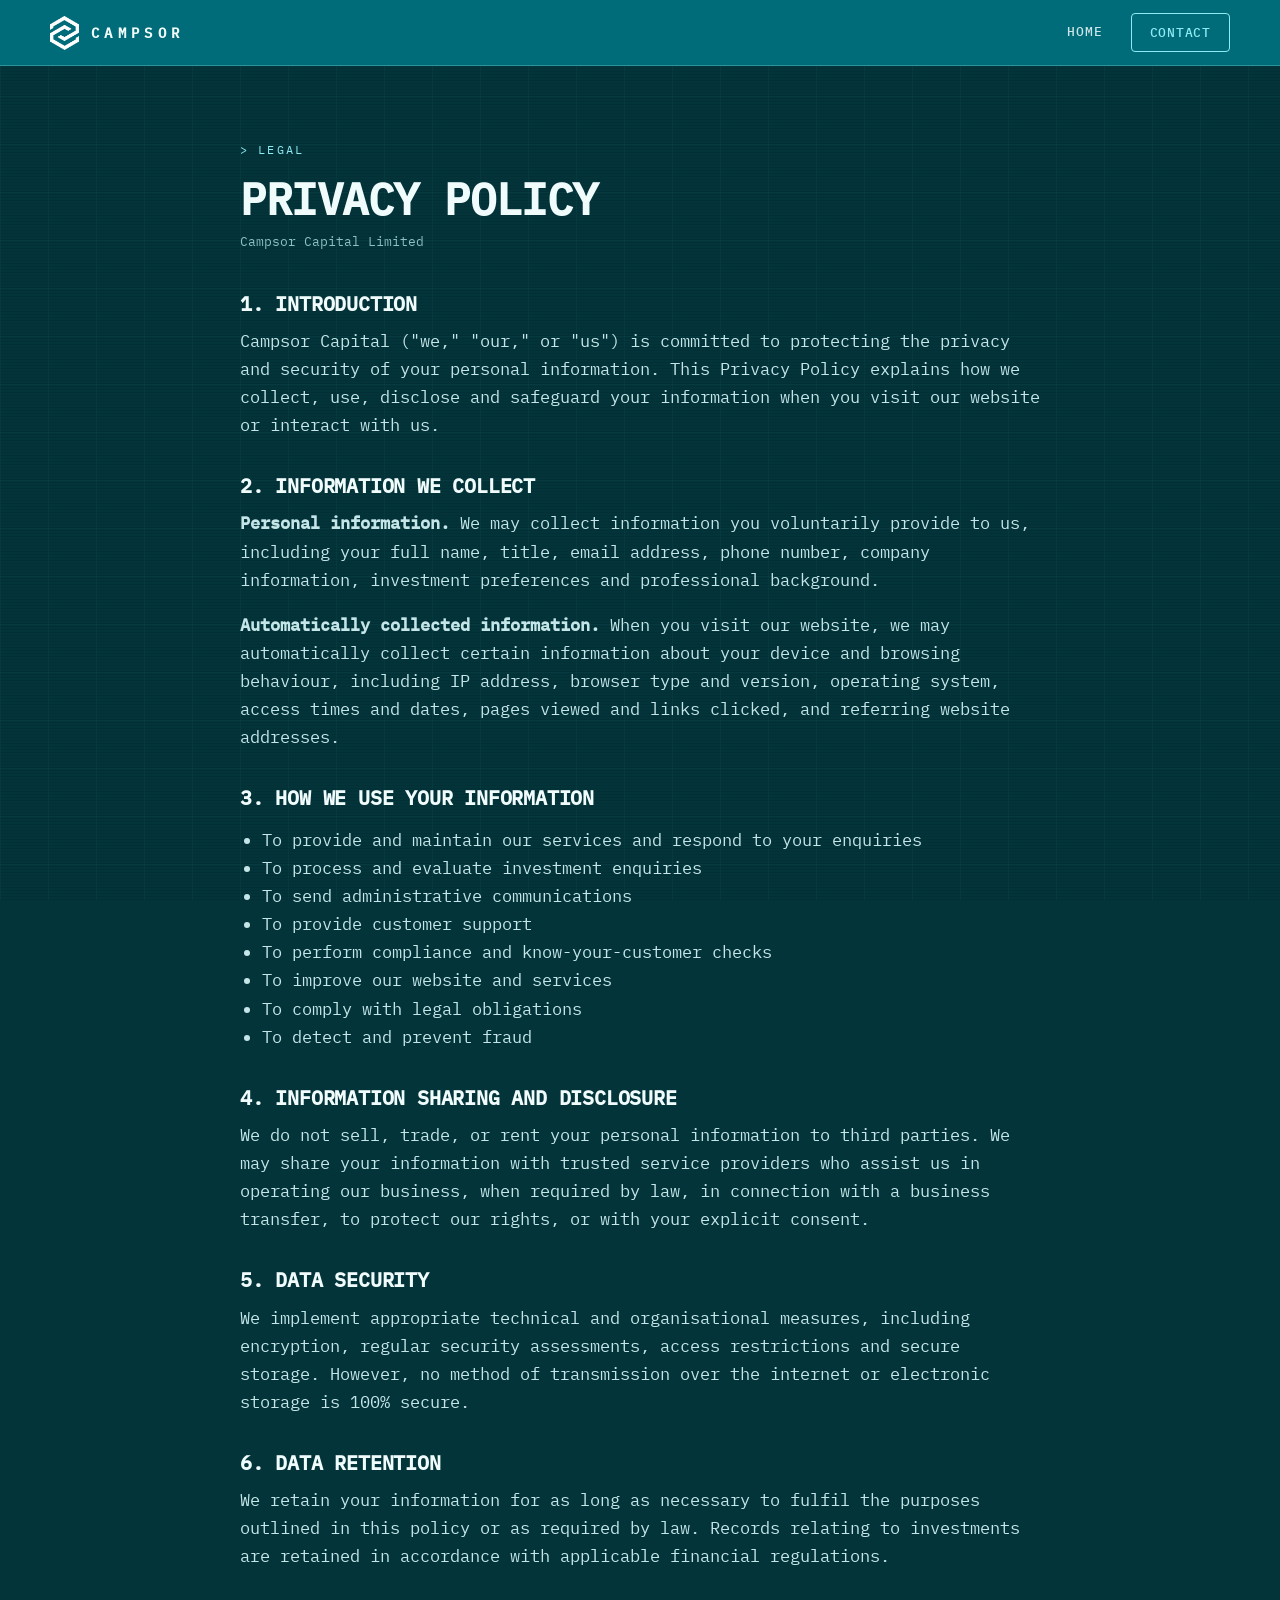
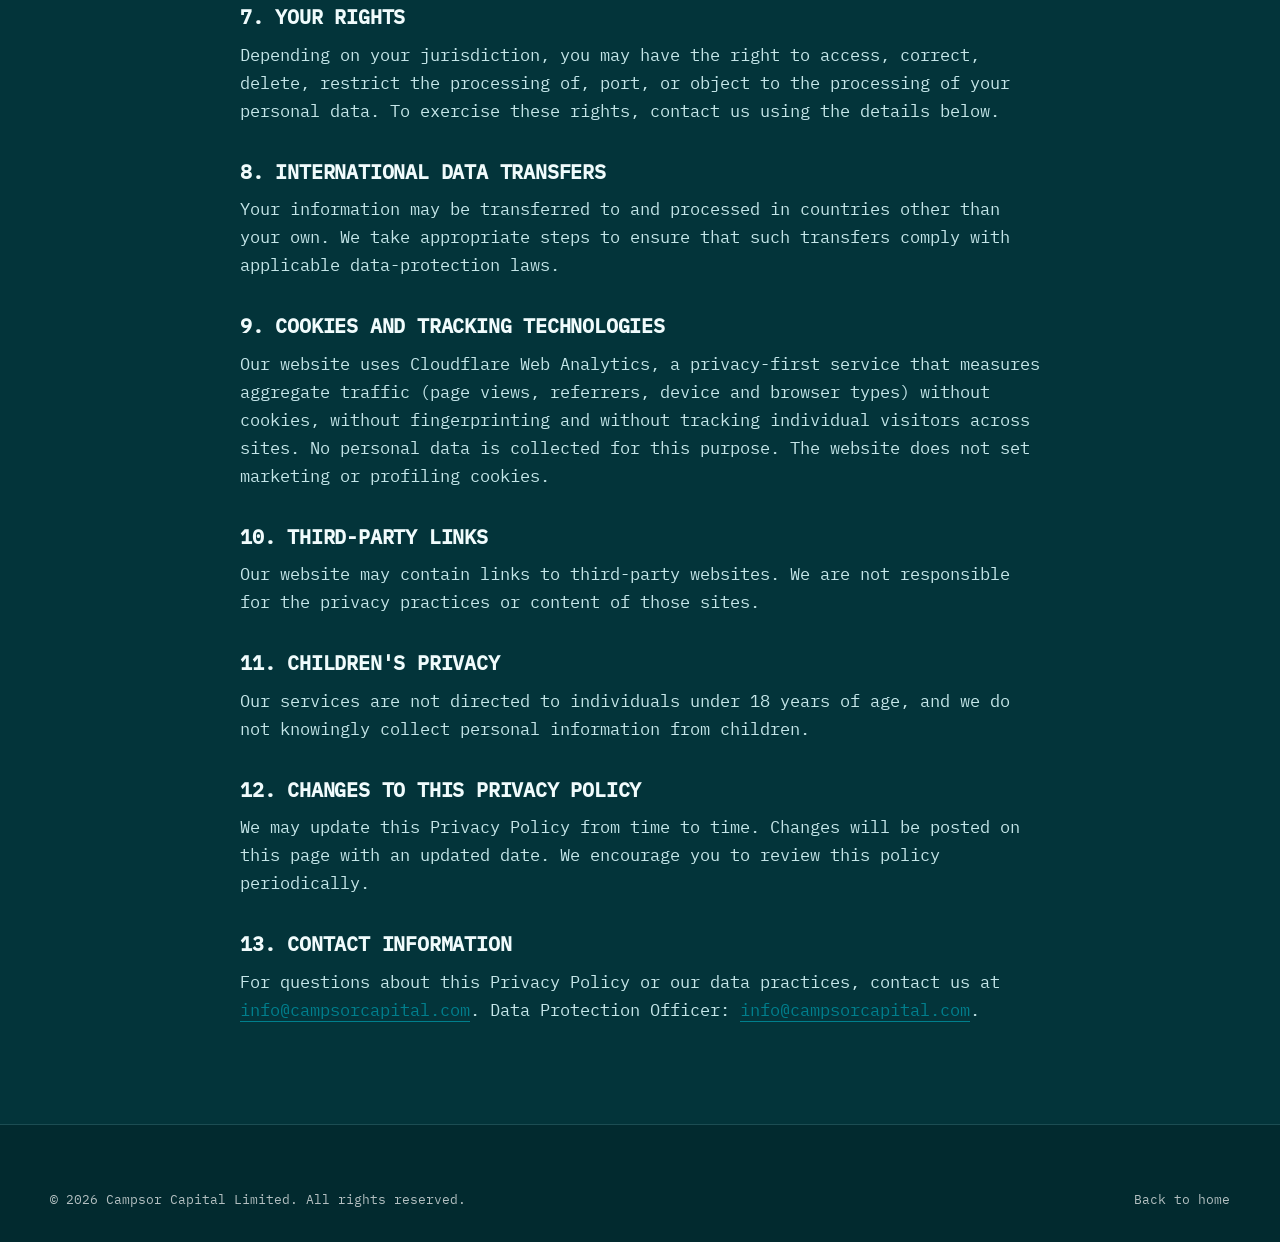
==== commit 769ac80f: "Structured data and analytics privacy note Co-Authored-By: Claude Fable 5.1 <noreply@anthropic.com>" ====
--- a/privacy.html
+++ b/privacy.html
@@ -75,7 +75,7 @@
     <p>Your information may be transferred to and processed in countries other than your own. We take appropriate steps to ensure that such transfers comply with applicable data-protection laws.</p>
 
     <h2>9. Cookies and tracking technologies</h2>
-    <p>Our website may use cookies and similar technologies to enhance your experience. You can control cookie settings through your browser options.</p>
+    <p>Our website uses Cloudflare Web Analytics, a privacy-first service that measures aggregate traffic (page views, referrers, device and browser types) without cookies, without fingerprinting and without tracking individual visitors across sites. No personal data is collected for this purpose. The website does not set marketing or profiling cookies.</p>
 
     <h2>10. Third-party links</h2>
     <p>Our website may contain links to third-party websites. We are not responsible for the privacy practices or content of those sites.</p>
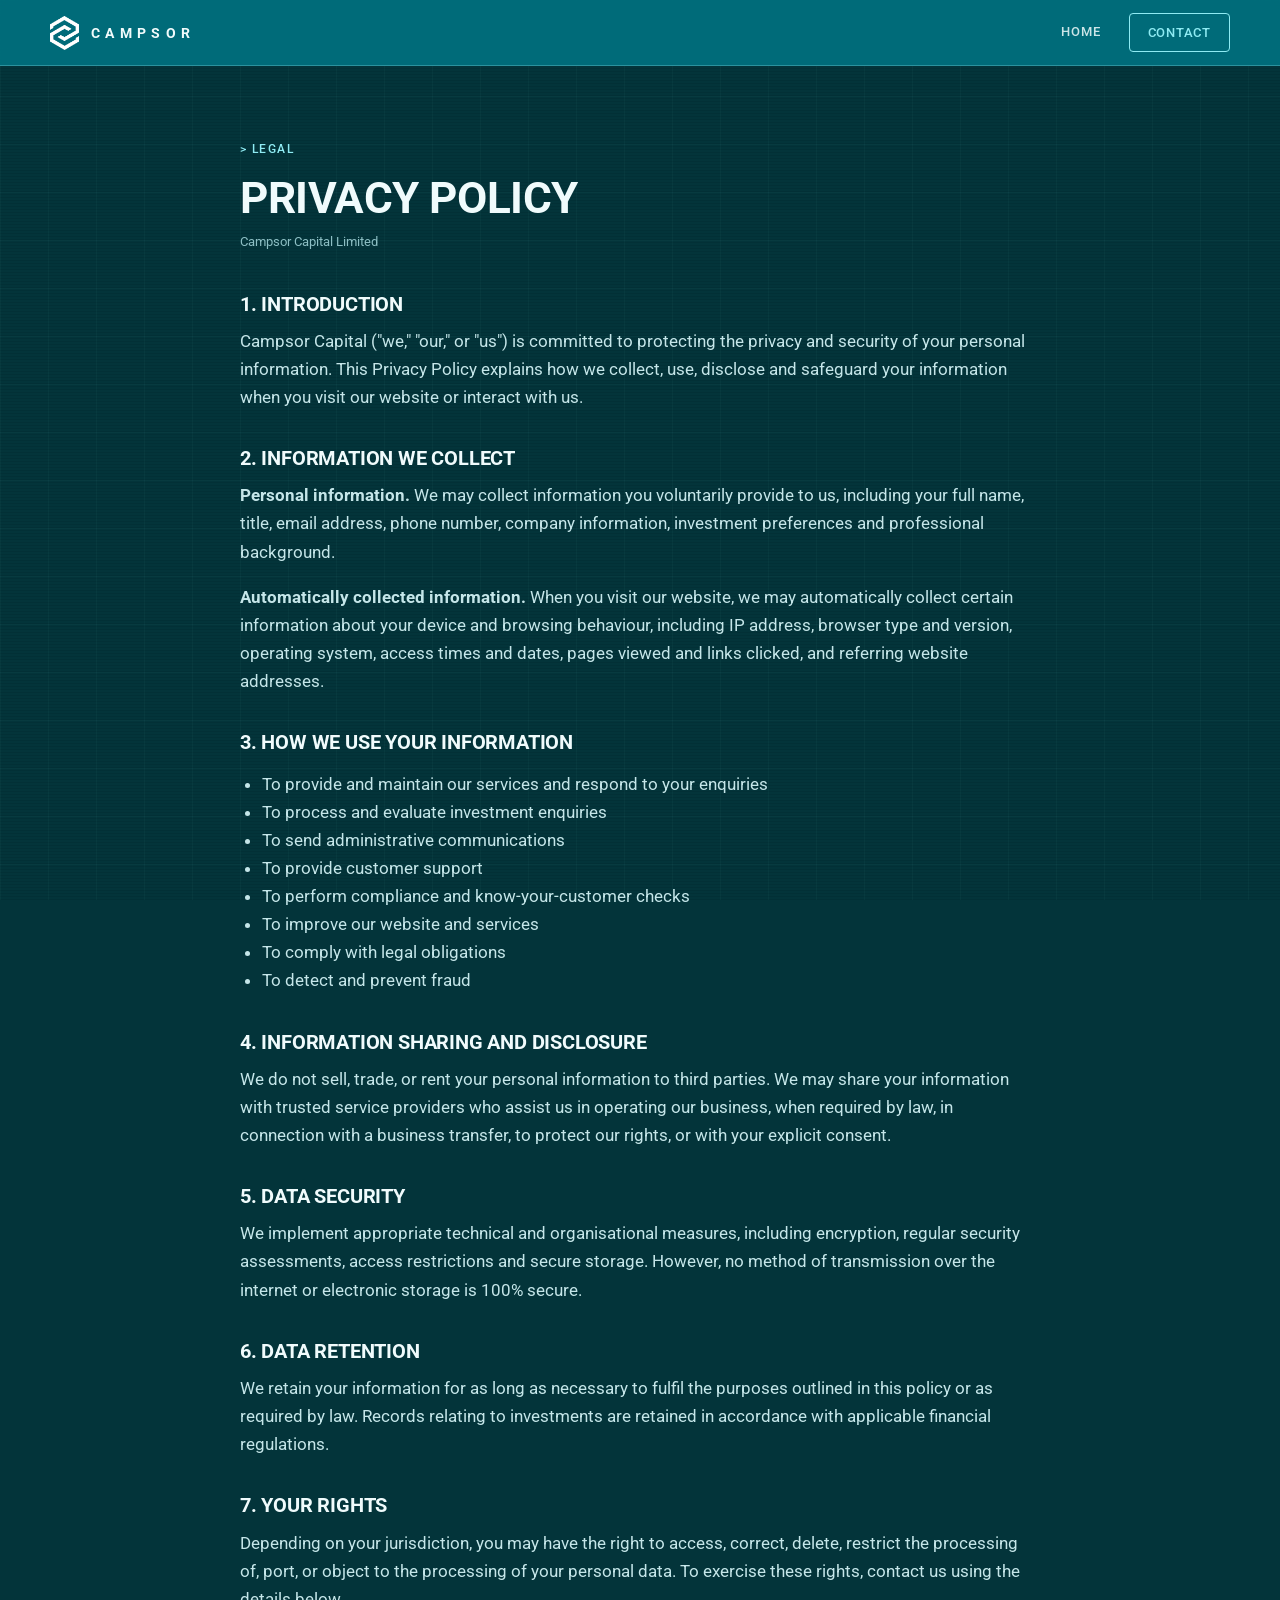
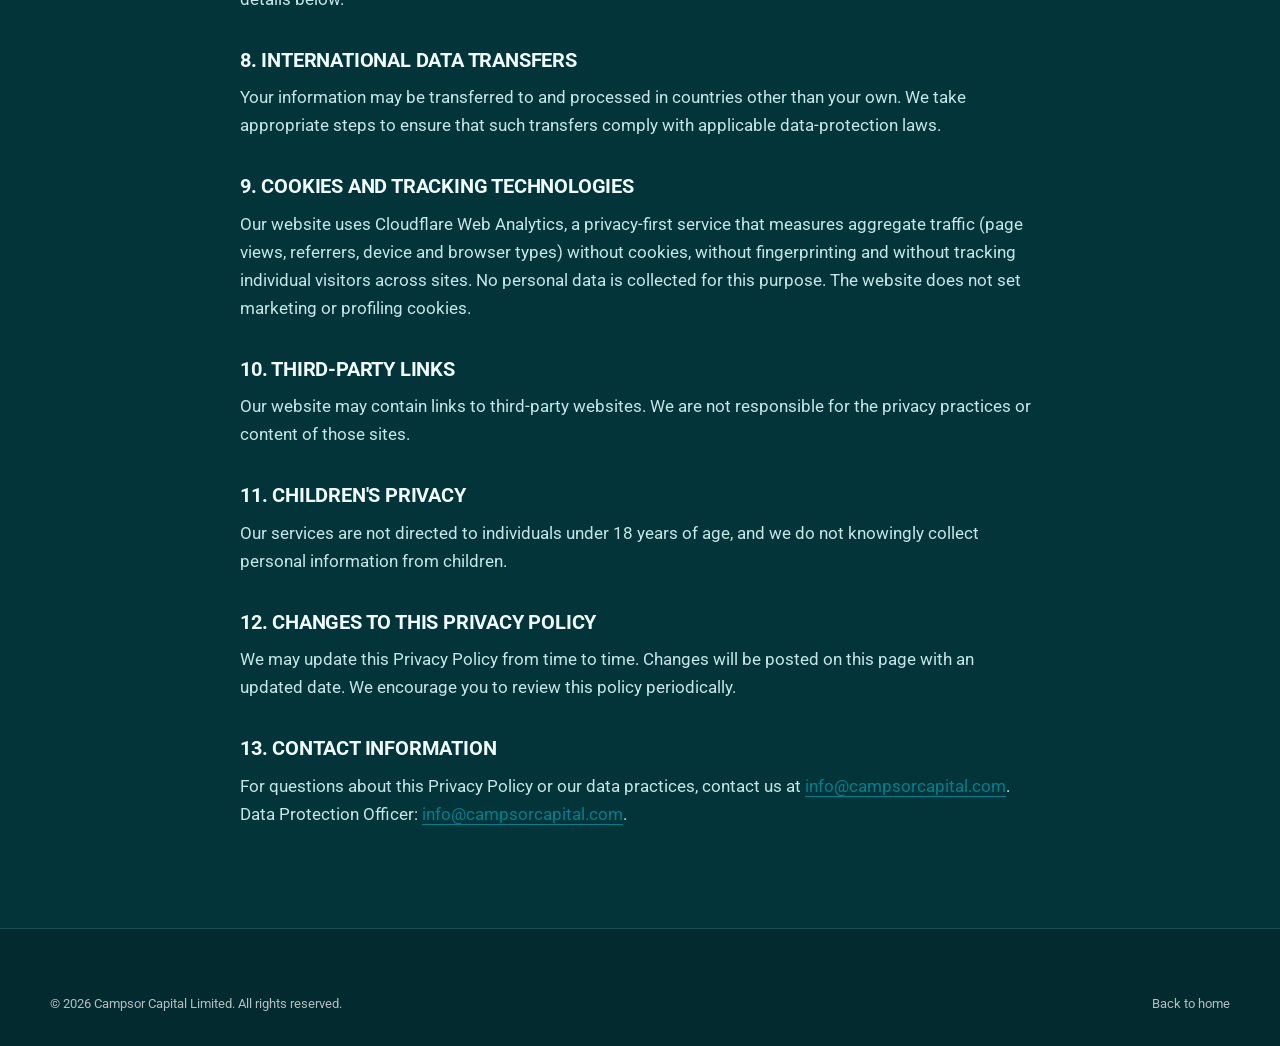
==== commit 6d90b95e: "Initial release Co-Authored-By: Claude Fable 5.1 <noreply@anthropic.com>" ====
--- a/privacy.html
+++ b/privacy.html
@@ -8,6 +8,7 @@
   <link rel="icon" type="image/png" href="assets/favicon.png">
   <link rel="stylesheet" href="css/style.css?v=__BUILD__">
   <link rel="stylesheet" href="css/theme.css?v=__BUILD__">
+  <script>(function(){try{if(localStorage.getItem("cc-theme")==="tech-light")document.documentElement.setAttribute("data-theme","tech-light");}catch(e){}})();</script>
   <style>
     .legal { padding: 140px 0 100px; }
     .legal .container { max-width: 800px; }
@@ -99,5 +100,7 @@
     </div>
   </div>
 </footer>
+  <!-- Cloudflare Web Analytics (cookieless) -->
+  <script defer src="https://static.cloudflareinsights.com/beacon.min.js" data-cf-beacon='{"token": "38a57844736c466fa2406eab12ae14c5"}'></script>
 </body>
 </html>
--- a/css/style.css
+++ b/css/style.css
@@ -1,7 +1,7 @@
-/* Self-hosted fonts (Inter, IBM Plex Mono) - no third-party requests */
-@font-face { font-family: "Inter"; font-style: normal; font-weight: 300 700; font-display: swap; src: url("../assets/fonts/inter-latin.woff2") format("woff2"); unicode-range: U+0000-00FF, U+0131, U+0152-0153, U+02BB-02BC, U+02C6, U+02DA, U+02DC, U+0304, U+0308, U+0329, U+2000-206F, U+20AC, U+2122, U+2191, U+2193, U+2212, U+2215, U+FEFF, U+FFFD; }
-@font-face { font-family: "IBM Plex Mono"; font-style: normal; font-weight: 400; font-display: swap; src: url("../assets/fonts/ibm-plex-mono-latin-400.woff2") format("woff2"); }
-@font-face { font-family: "IBM Plex Mono"; font-style: normal; font-weight: 500; font-display: swap; src: url("../assets/fonts/ibm-plex-mono-latin-500.woff2") format("woff2"); }
+/* Self-hosted fonts (Roboto) - no third-party requests */
+@font-face { font-family: "Roboto"; font-style: normal; font-weight: 400; font-display: swap; src: url("../assets/fonts/roboto-latin-400.woff2") format("woff2"); }
+@font-face { font-family: "Roboto"; font-style: normal; font-weight: 500; font-display: swap; src: url("../assets/fonts/roboto-latin-500.woff2") format("woff2"); }
+@font-face { font-family: "Roboto"; font-style: normal; font-weight: 700; font-display: swap; src: url("../assets/fonts/roboto-latin-700.woff2") format("woff2"); }
 
 /* ==========================================================================
    Campsor Capital — design tokens
@@ -23,8 +23,8 @@
   --line-on-dark: rgba(255, 255, 255, 0.14);
   --white: #FFFFFF;
 
-  --font-sans: "Inter", "Roboto", system-ui, -apple-system, "Segoe UI", sans-serif;
-  --font-mono: "IBM Plex Mono", "SFMono-Regular", Menlo, Consolas, monospace;
+  --font-sans: "Roboto", system-ui, -apple-system, "Segoe UI", sans-serif;
+  --font-mono: "Roboto", system-ui, -apple-system, "Segoe UI", sans-serif;
 
   --container: 1180px;
   --radius: 12px;
@@ -300,7 +300,7 @@
 }
 .partner:hover { background: rgba(255,255,255,.12); transform: translateY(-2px); }
 .partner img { max-height: 52px; width: auto; object-fit: contain; }
-.partner--text { color: #fff; font-weight: 700; font-size: 26px; letter-spacing: -.01em; font-family: "Inter", Arial, sans-serif; }
+.partner--text { color: #fff; font-weight: 700; font-size: 26px; letter-spacing: -.01em; font-family: "Roboto", Arial, sans-serif; }
 
 /* Team */
 .team { display: grid; grid-template-columns: repeat(2, 1fr); gap: 24px; }
@@ -358,7 +358,7 @@
 
 /* Back to top */
 .to-top {
-  position: fixed; left: 18px; bottom: 18px; z-index: 45;
+  position: fixed; right: 18px; bottom: 18px; z-index: 45;
   width: 44px; height: 44px; border-radius: 50%; display: grid; place-items: center;
   background: var(--teal); color: #fff; box-shadow: 0 12px 30px -12px rgba(6,39,58,.6);
   opacity: 0; transform: translateY(12px); pointer-events: none;
@@ -366,7 +366,7 @@
 }
 .to-top.is-visible { opacity: 1; transform: none; pointer-events: auto; }
 .to-top:hover { background: var(--teal-600); }
-@media (max-width: 560px) { .to-top { left: 12px; bottom: 12px; width: 40px; height: 40px; } }
+@media (max-width: 560px) { .to-top { right: 12px; bottom: 12px; width: 40px; height: 40px; } }
 
 /* Reveal on scroll */
 .reveal { opacity: 0; transform: translateY(18px); transition: opacity .7s var(--ease), transform .7s var(--ease); }
--- a/css/theme.css
+++ b/css/theme.css
@@ -3,12 +3,14 @@
 .member__avatar img { position: absolute; inset: 0; width: 100%; height: 100%; object-fit: cover; z-index: 1; }
 
 /* ==========================================================================
-   Campsor Capital - Terminal theme (teal colourway)
-   Applied via <html data-theme="tech">. Colours live in the variables below.
+   Campsor Capital - Terminal theme. Two colourways:
+     <html data-theme="tech">        teal (default)
+     <html data-theme="tech-light">  light
+   Colours live in the variables below; the toggle in the header switches them.
    ========================================================================== */
 [data-theme^="tech"] {
   --radius: 4px;
-  --font-sans: "IBM Plex Mono", "SFMono-Regular", Menlo, Consolas, monospace;
+  --font-sans: "Roboto", system-ui, -apple-system, "Segoe UI", sans-serif;
   --paper: #03343A;
   --paper-2: #054149;
   --ink: #F0FBFC;
@@ -31,6 +33,34 @@
   --photo-opacity: .18;
   --shadow: 0 0 0 1px rgba(var(--acc-rgb),.08), 0 24px 60px -30px rgba(var(--acc-rgb),.35);
 }
+
+[data-theme="tech-light"] {
+  --paper: #F6F8F7;
+  --paper-2: #ECF1F0;
+  --ink: #06273A;
+  --ink-2: #3D5563;
+  --ink-3: #6B8290;
+  --acc: #0097A7;
+  --acc-rgb: 0,151,167;
+  --acc-ink: #FFFFFF;
+  --panel: rgba(255,255,255,.92);
+  --panel-2: #FFFFFF;
+  --line: rgba(6,39,58,.16);
+  --line-on-dark: rgba(6,39,58,.16);
+  --neg: #C0392B;
+  --nav-bg: rgba(246,248,247,.88);
+  --nav-bg-solid: rgba(246,248,247,.97);
+  --nav-ink: #06273A;
+  --footer-bg: #06273A;
+  --grid-rgb: 6,39,58;
+  --scan: rgba(6,39,58,.03);
+  --photo-opacity: .12;
+  --shadow: 0 20px 50px -30px rgba(6,39,58,.45);
+}
+[data-theme="tech-light"] .nav .brand__mark { content: url("../assets/mark-navy.png"); }
+[data-theme="tech-light"] .hero__canvas { opacity: .7; filter: invert(1) hue-rotate(180deg) brightness(.7); }
+[data-theme="tech-light"] .partner { background: var(--ink); }
+[data-theme="tech-light"] .partner:hover { background: #0B3448; }
 
 [data-theme^="tech"] body { background: var(--paper); color: var(--ink); }
 [data-theme^="tech"] body::before {
@@ -198,3 +228,26 @@
 /* back-to-top button */
 [data-theme^="tech"] .to-top { border-radius: 4px; background: var(--acc); color: var(--acc-ink); box-shadow: 0 0 24px -6px rgba(var(--acc-rgb),.7); }
 [data-theme^="tech"] .to-top:hover { filter: brightness(1.1); }
+
+/* Roboto weights: Regular for text, Bold for headings/buttons, Medium for small uppercase labels */
+[data-theme^="tech"] body { font-weight: 400; }
+[data-theme^="tech"] h1, [data-theme^="tech"] h2, [data-theme^="tech"] h3, [data-theme^="tech"] .btn,
+[data-theme^="tech"] .brand__word, [data-theme^="tech"] .perf-table thead th, [data-theme^="tech"] .perf-table tbody th,
+[data-theme^="tech"] .perf-table__annual { font-weight: 700; }
+[data-theme^="tech"] .eyebrow, [data-theme^="tech"] .facts__k, [data-theme^="tech"] .member__role, [data-theme^="tech"] .field span,
+[data-theme^="tech"] .hero__ticks, [data-theme^="tech"] .pillar__num { font-weight: 500; letter-spacing: .12em; }
+[data-theme^="tech"] .perf-table { font-size: 14px; }
+[data-theme^="tech"] .hero h1 { font-weight: 700; letter-spacing: -.01em; }
+
+/* header theme toggle (teal <-> light) */
+.theme-toggle {
+  width: 36px; height: 36px; display: grid; place-items: center; border-radius: 4px;
+  border: 1px solid rgba(var(--acc-rgb),.4); background: transparent; color: var(--nav-ink); cursor: pointer;
+  transition: background .2s, color .2s;
+}
+.theme-toggle:hover { background: rgba(var(--acc-rgb),.15); }
+.theme-toggle svg { width: 17px; height: 17px; }
+.theme-toggle .ico-sun { display: none; }
+[data-theme="tech-light"] .theme-toggle .ico-sun { display: block; }
+[data-theme="tech-light"] .theme-toggle .ico-moon { display: none; }
+@media (max-width: 880px) { .theme-toggle { margin-left: auto; } .nav__burger { margin-left: 0; } }
